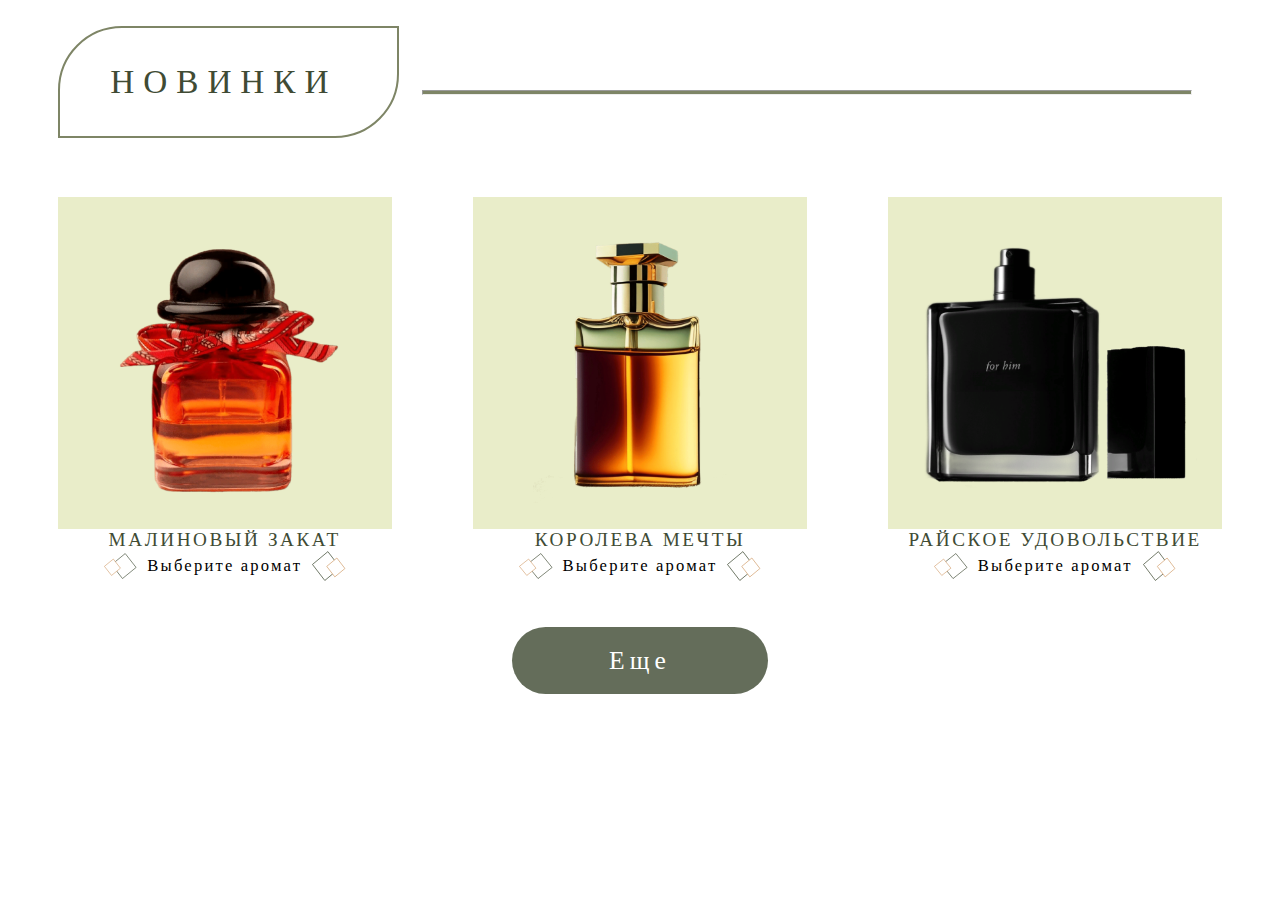
==== index.html @ d2775e1b "Add files via upload" ====
<!DOCTYPE html>
<html lang="en">
<head>
    <meta charset="UTF-8">
    <meta name="viewport" content="width=device-width, initial-scale=1.0">
    <title>Document</title>
    <link rel="stylesheet"  href="./css/style11.css">
    <style>

.cart{
    background: aqua;
    width: 98%;
    height: 90%;
    display: flex;
    flex-direction: row;
    margin-top: 1%;
    flex-wrap: wrap

}
.fff1{
    background: brown;
    width: 40%;
    height: 100%;
    display: flex;
    flex-direction: column;
    align-items: center;

}


.fff111{

    background: cornsilk;
    width: 100%;
    height: 25%;

    display: flex;
    flex-direction: column;
    justify-content: space-evenly;
    align-items: center;
}
.img1{
    width: 80%;
    height: 67%;
    background: #E9EDC9; 
    display: flex;
                    
    justify-content: center;
                    
    align-items: center;
}
p9{
    color: #404B34;
    text-align: center;
    font-size: 1.4vw;
    font-weight: 400;
    letter-spacing: 0.2vw;
}
p13{
    color: darkgray;
    text-align: center;
    font-size: 1.4vw;
    font-weight: 400;
    letter-spacing: 0.2vw;
}
p10{
    color: #404B34;
    text-align: center;
    font-size: 1.5vw;
    font-style: normal;
    font-weight: 400;
    letter-spacing: 0.2vw;
    text-transform: uppercase;
    margin-top: 1%;
    
}
.ror1{
    width: 60%;
    height: 100%;
    border-radius: 2vw;
    background: #bad29e;
    display: flex;
    align-items: center;
    justify-content: center;
    
}

.xar{
    background: chartreuse;
    width: 60%;
    height: 100%;
    flex-wrap: wrap
}
.xar1{
    background: darkcyan;
    width: 100%;
    height: 55%;

}
.xar21{
    background: coral;
    display: flex;
    flex-direction: row;
}
.xar123{
    width: 30%;
}
p11{
    color: #404B34;
font-size: 1.2vw;
font-style: normal;
font-weight: 400;
line-height: 164%; /* 164% */
letter-spacing: 0.2vw;
}
p12{
    color: #404B34;
font-size: 1.8vw;
letter-spacing: 0.2vw;
text-transform: capitalize;
margin-left: 5%;
}
.xar2{

    width: 100%;
    height: 45%;
}
.modal {
  display: none;
  position: fixed;
  top: 0%;
  left: 0;
  width: 100%;
  height: 100%;
  background-color: rgba(0, 0, 0, 0.5);
  z-index: 1;
}

.modal-content {
  background-color: #fefefe;
  margin: auto;
  margin-top: 5%;
  border: 1px solid #888;
  width: 80%;
  height: 80%;
}

.close {
  color: #aaa;
  float: right;
  font-size: 28px;
  font-weight: bold;
}

.close:hover,
.close:focus {
  color: black;
  text-decoration: none;
  cursor: pointer;
}
@media screen and (max-width: 1800px) {
    .ror1{
        height: 27%;
    }
    .img1{
        height: 63%;
    }
    .xar1{
        height: 60%;
    }
    .xar2{
        height: 40%;
    }
    .cart{
        height: 90%;
    }
    .modal-content{
        height: 70%;
    }
}

@media screen and (max-width: 1600px) {
    .ror1{
        height: 27%;
    }
    .img1{
        height: 57%;
    }
    .xar1{
        height: 60%;
    }
    .xar2{
        height: 40%;
    }
    .cart{
        height: 90%;
    }
}

@media screen and (max-width: 1400px) {
    .ror1{
        height: 20%;
    }
    .img1{
        height: 47%;
    }


}

@media screen and (max-width: 1200px) {
    .ror1{
        height: 17%;
    }
    .img1{
        height: 40%;
    }
    .xar1{
        height: 50%;
    }
    .xar2{
        height: 40%;
    }
    .modal-content{
        height: 70%;
    }
}

@media screen and (max-width: 1000px) {
    .modal-content{
        height: 70%;
    }
    .cart{
        flex-direction: column;
        justify-content: center;
        align-items: center;
    }
    .ror1{
        height: 27%;
    }

}

@media screen and (max-width: 800px) {
    .modal-content{
        height: 70%;
    }
    .fff1{
        width: 90%;
        margin-bottom: 1%;
    }

    .cart{
        display: flex;
        flex-direction: row;
        justify-content: center;
        align-items: center;
        overflow: scroll;
    }

    .img1{
        width: 40%;
        height: 60%;
    }
    .fff111{
        height: 45%;

    }
    .ror1{
        width: 30%;
    }
    .xar2{
        margin-top: 10%;
    }
}

@media screen and (max-width: 800px) {
    .modal-content{
        height: 70%;
    }
    .fff1{
        width: 90%;
        margin-bottom: 1%;
        height: 70%;
    }

    .cart{
        display: flex;
        flex-direction: row;
        justify-content: center;
        align-items: center;
        overflow: scroll;
    }

    .img1{
        width: 40%;
        height: 60%;
    }
    .fff111{
        height: 45%;

    }
    .ror1{
        width: 40%;
        height: 20%;
    }
    .xar{
        width: 100%;
        height: 100%;
    }
    p10{
        font-size: 3vw;
    }
    p9, p13, p11{
        font-size: 2.5vw;
    }
    p12{
        font-size: 2.8vw;
    }
}

    </style>
</head>
<body>
    <div class="new">

            <div class="neww">
                <h3>Новинки</h3>
                <div style="margin: auto 0%;">
                    <hr style="width: 60%; height: 0.2vw; left: 33%; background: #7E8566; position: absolute; ">
                </div>
            </div>
            
            <div class="f">
                <div class="f1">
                    <div class="img"><img src="./img/f1.png" width="80%" height="80%"></div>
                    
                    <div class="f31">
                        <div style="height: 45%; text-align: center;">
                            <p8>Малиновый закат</p8>
                        </div>
                        
                        <div class="f32">
                            <img src="./img/Значок слева.svg" width="10%" height="42%">
                            <p7 id="openModal">Выберите аромат</p7>
                            <img src="./img/Значок справа.svg" width="10%" height="42%">
                        </div>
                    </div>
                </div>
                <div class="f1">
                    <div class="img"><img src="./img/f2.png" width="64%" height="84%"></div>

                    <div class="f31">
                        <div style="height: 45%; text-align: center;">
                            <p8>Королева мечты</p8>
                        </div>
                        
                        <div class="f32">
                            <img src="./img/Значок слева.svg" width="10%" height="42%">
                            <p7 class="trigger1">Выберите аромат</p7>
                            <img src="./img/Значок справа.svg" width="10%" height="42%">
                        </div>
                    </div>

                </div>
                <div class="f1">
                    <div class="img"><img src="./img/f3.png" width="89%" height="84%"></div>
                    
                    <div class="f31">
                        <div style="height: 45%; text-align: center;">
                            <p8>Райское удовольствие</p8>
                        </div>
                        
                        <div class="f32">
                            <img src="./img/Значок слева.svg" width="10%" height="42%">
                            <p7 class="trigger2">Выберите аромат</p7>
                            <img src="./img/Значок справа.svg" width="10%" height="42%">
                        </div>
                    </div>
                </div>
            </div>
            
            <div class="ech">
                <p>Еще</p>
            </div>
    </div>
   

   

    <div id="modal" class="modal">
      <div class="modal-content">
        <span class="close">&times;</span>
        <div class="cart">
                
            <div class="fff1">
                    <div class="img1">
                        <img src="./img/f1.png" width="80%" height="80%">
                    </div>
                    <div class="fff111" style="text-align: center;">
                        <p10>Малиновый закат</p10><br>
                        <p9>Цена: 1892Р</p9>
                        <div><p9>Объем: </p9><p13 id="o10">10  </p13><p13 id="o30">30  </p13><p13 id="o50">50</p13></div><br>
                        <div class="ror1"><a href="#"><p9>Добавить в корзину</p9></a></div>
                    </div>
            </div>

            <div class="xar">
                <div class="xar1">
                    <p12>Описание</p12>
                    <hr style="width: 100%; height: 0.2vw; background: #7E8566;">
                    <p11>Аромат раскрывается невероятно жизнерадостным букетом из сицилийского мандарина и листьев малины, в который добавлены свежие, воздушные нотки ландыша и магнолии. Османтус и жасмин, драгоценные и соблазнительные компоненты, раскрывают яркую женственность аромата. Насыщенные оттенки белой древесины и кедра в сочетании с молекулой амброксана придают композиции неповторимое звучание.</p11>
                </div>
                <div class="xar2">
                    <p12>Характеристика</p12>
                    <hr style="width: 100%; height: 0.2vw; background: #7E8566;">
                    <div class="xar21">
                        <div class="xar123">
                            <p11>Верхние ноты</p11><br>
                            <p11>Ноты сердца</p11><br>
                            <p11>Базовые ноты</p11><br>
                            <p11>Семья аромата</p11>
                        </div>
                        <div>
                            <p11>мандарин, ландыш, османтус</p11><br>
                            <p11>магнолия, жасмин, лист малины</p11><br>
                            <p11>амброксан, кедр, древесные ноты</p11><br>
                            <p11>Цветочная</p11>
                        </div>
                    </div>
                </div>
            </div>
        </div>
      </div>
    </div>





<script>
const openModalBtn = document.getElementById('openModal');
const modal = document.getElementById('modal');
const closeBtn = document.querySelector('.close');

openModalBtn.addEventListener('click', () => {
  modal.style.display = 'flex';
});

closeBtn.addEventListener('click', () => {
  modal.style.display = 'none';
});

window.addEventListener('click', (event) => {
  if (event.target === modal) {
    modal.style.display = 'none';
  }
});


    </script>
</body>
</html>
---- css/style11.css ----
body{
    font-family: 'Playfair Display', serif;
    margin: 0%;
    width: 100%;
    height: 100%;
    /*width: 1920px;
    height: 3553px;*/
}

.btn-up {
position: fixed;
background-color: #7E8566;
right: 20px;
bottom: 20px;
border-radius: 22px;
cursor: pointer;
width: 44px;
height: 44px;
}

.btn-up::before {
content: "";
text-align: center;
position: absolute;
width: 20px;
height: 20px;
left: 12px;
top: 12px;
background-image: url("data:image/svg+xml,%3Csvg xmlns='http://www.w3.org/2000/svg' width='20' height='20' viewBox='0 0 20 20'%3E%3Cg fill='none' stroke='%23fff' stroke-width='2' stroke-linecap='round' stroke-linejoin='round'%3E%3Cpath d='M10 17V4M3 10l7-7 7 7'/%3E%3C/g%3E%3C/svg%3E");
}

.btn-up_hide {
display: none;
}

@media (hover: hover) and (pointer: fine) {
.btn-up:hover {
background-color: #7E8566;
}
}

header{
    display: flex;
    width: 96%;
    height: 4%;
    /*width: 1840px;
    height: 123px;*/
    flex-shrink: 0;
    margin-left: auto;
    margin-right: auto;
    justify-content: space-between;
    align-items: center;
    flex-direction: row;
}
.logo{
    display: flex;
    justify-content: left;
    width: 11.9%;
    height: 66.66%;
    margin: auto 0%;
    flex-shrink: 0;
}

p2{
    display: flex;
    width: 90%;
    height: 40%;
    flex-direction: column;
    justify-content: center;

    color: #404B34;
    text-align: center;
    font-size: 0.9vw;
    font-style: normal;
    font-weight: 400;
    line-height: normal;
    letter-spacing: 0.1vw;
    text-transform: lowercase;
}



p3{
    display: flex;
    width: 74.5%;
    height: 45%;
    flex-direction: column;
    justify-content: center;
    flex-shrink: 0;

    color: #404B34;
    text-align: center;
    font-size: 1.5vw;
    font-style: normal;
    font-weight: 400;
    line-height: 0%; /* 0% */
    letter-spacing: 0.6vw;
    text-transform: uppercase;
}

.pan{
    display: flex;
    justify-content: center;
    width: 36%;
    height: 22.7%;
    margin: auto 0;
    flex-grow: 1;
    flex-shrink: 0;
}

p1{
    vertical-align: middle;
    margin: auto 0 ;
    color: #404B34;
    text-align: center;
    font-size: 1.4vw;
    font-style: normal;
    font-weight: 400;
    line-height: 0%; /* 0% */
    letter-spacing: 0.3vw;
    text-transform: capitalize;
   
}

.pan a {
    margin: auto 2% ;        
    text-decoration: none
}

.account {
            
    width: 2.7%;
    height: 36.5%;
    display: flex;
    align-items: center;
    margin-right: 2%;
        
}

.kor{
    align-items: center;
    width: 10%;
    height: 54.4%;
    flex-shrink: 0;
    border-radius: 2vw;
    background: #404B34;
    margin: auto 0;
    color:white;
    text-align: center;
    font-size: 1.3vw;
    font-style: normal;
    font-weight: 400;
    line-height: 0%; /* 0% */
    letter-spacing: 0.3vw;
    text-transform: capitalize;

}
.kor a{
    color: white;
    text-decoration: none;
}

.account a {
    margin-left: 10px;
    color: #fff;
    text-decoration: none;
}


.menu-toggle {
    display: none;
    width: 5%;
    height: 100%;
    background-color: #404B34;
    border: none;
    color: #fff;
    font-size: 3vw;
    text-align: center;
    cursor: pointer;
}
.menu-dropdown{
  display: none;
}

.ccc {
height: 29%;           
position: relative;
display: flex;
flex-direction: column;
justify-content: center;
align-items: center;
text-align: center;
}

.cv { width: 75%;
    height: 25%;
display: flex;
justify-content: center;
align-items: center;
}

.h1{
    
    width: 60%;
    height: 10%;
    top: 16%;
    margin: 0 auto;
    position: absolute; 
    color: white; 
    font-size: 4vw;
    font-weight: 400;
     text-transform: uppercase; 
     letter-spacing: 2vw; 
     word-wrap: break-word;
}

.h2{
    width: 100%; height: 10%;  top: 32%;
    margin: 0 auto;
    position: absolute; 
    color: white; 
    font-size: 4vw; 
    font-weight: 400;
     text-transform: uppercase; 
     letter-spacing: 2vw; 
     word-wrap: break-word;

}

h2{
    display: flex;
    position: absolute;
    top: 44%;
    width: 28%;
    height: 9%;
    flex-direction: column;
    justify-content: center;
    flex-shrink: 0;
    color: #FFF;

    text-align: center;
    font-size: 2.6vw;
    font-style: normal;
    font-weight: 400;
    line-height: 0%; /* 0% */
    letter-spacing: 0.33vw;

}

.t{
    display: flex;
    flex-direction: row;
    justify-content: center;
    align-items: center;
}


.new{

    display: flex;
    width: 91%;
    margin-left: auto;
    margin-right: auto;
    height: 29%;
    margin-top:2%;
    flex-direction: column;

    flex-shrink: 0;
}
.neww{
    
    width: 29%;
    height: 8.5vw;
    border-radius: 5vw 0;
    border: 0.2vw solid #7E8566;
    display: flex;
    justify-content: space-around;
}
h3{
    display: flex;
    width: 70%;
    height: 9%;
    align-items: center;
    flex-shrink: 0;
    color: #404B34;
        margin: auto;
    text-align: center;
    font-size: 2.6vw;
    font-style: normal;
    font-weight: 400;
    line-height: 0%; /* 0% */
    letter-spacing: 0.7vw;
    text-transform: uppercase;
}

.f{
    width: 100%;
    height: 60%;
    margin-top:5%;
    display: flex;
    justify-content: space-between;
    flex-shrink: 0;

}
.f1{
    width: 28.7%;
    height: 99%;
    flex-shrink: 0;

    
}
.img{
    width: 100%; 
    height:26vw; 
    background: #E9EDC9; 
    display: flex;
                    
    justify-content: center;
                    
    align-items: center;
}

.f31{
    
    width: 100%;
    height: 16.5%;
    flex-shrink: 0;
}
p8{
    color: #404B34;
    text-align: center;
    font-size: 1.5vw;
    font-style: normal;
    font-weight: 400;
    letter-spacing: 0.2vw;
    text-transform: uppercase;
}
.f32{

    margin-left: auto;
    margin-right: auto;
    width: 100%;
    height: 54%;
    display: flex;
     align-items: center;
    justify-content: center;flex-shrink: 0;
}
p7{
    margin: 0 3%;
    text-align: center;
    font-size: 1.3vw;
    font-style: normal;
    font-weight: 400;
    line-height: 0px; /* 0% */
    letter-spacing: 0.17vw;
}
.ech{
    width: 22%;
    height: 5.2vw;
    margin-left: auto;
    margin-right: auto;
    margin-top:4%;
    flex-shrink: 0;
    border-radius: 3vw;
    background: rgba(64, 75, 52, 0.81);
    
    display: flex;
    flex-direction: column;
    justify-content: center;

    color: #FFF;
    text-align: center;
    font-size: 2vw;
    font-style: normal;
    font-weight: 400;
    letter-spacing: 0.4vw;
    text-transform: capitalize;
}
.mis{
    margin-top: 5.8%;
    display: flex;
    flex-direction: column;
    align-items: center;
    
}
.tex{    
    display: flex;
    width: 91%;
    height: 36vw;
    flex-direction: column;
    justify-content: center;
    flex-shrink: 0;
    color: #404B34;
    text-align: center;
    font-size: 1.6vw;
    font-style: normal;
    font-weight: 400;
    line-height: 157.813%; /* 157.813% */
    letter-spacing:  0.2vw;
}

ul{
    list-style: none;
    text-align: center;
    padding: 0;
   
}
li:before {
    content: "\2022";
    margin-inline-end: 0.9vw;
}
.miss{
    width: 65%;
    height: 9vw;
    flex-shrink: 0;
    border-radius: 5vw 0;
    border: 0.2vw solid #7E8566;
    background: rgba(255, 255, 255, 0.24);

    display: flex;
    align-items: center;

}
h4{
     color: #404B34;
    text-align: center;
    font-size: 2.6vw;
    font-style: normal;
    font-weight: 400;
    letter-spacing: 0.7vw;
    text-transform: uppercase;
}

footer{
    background: #D1D5B5;
    width: 100%;
    height: 18vw/*338px*/;
    display: flex;
    flex-direction: row;
    flex-shrink: 0;
}
.fleft{
    width: 71%;
    height: 100%;
}
.fright{
    width: 29%/*555px*/;
    height: 100%;
    display: flex;
    justify-content: center;
}
.kat{
    width: 100%/*1365px*/;
    height: 14vw;/*267*/
    display: flex;
    flex-direction: row;
    align-items: center;
    justify-content: space-evenly;
}

.katalog{
    width: 23%;
    height: 69%;
    display: flex;
flex-direction: column;
align-items: center;

}
.our{
    width: 20%;
    height: 69%;
}
.infor{
    width: 45%;
    height: 70%;
}


.with_our{
    width: 89%;
    height: 72%;
    margin-top: 7%;

    display: flex;
    flex-direction: column;
    align-items: center;

}
p15{
    
    width: 72%;
    height: 19%;
    margin-left: 5%;
    flex-shrink: 0;

    color: #404B34;
    vertical-align: bottom;
    font-size: 1.5vw;
    font-style: normal;
    font-weight: 400;
    letter-spacing: 0.15vw;
}
.p16{
    color: #404B34;
    text-align: center;
    font-size: 1.5vw;
    font-style: normal;
    font-weight: 400;
    letter-spacing: 0.2vw;
    text-transform: uppercase;
    font-weight: bold;
}
.p17{
    display: flex;
    flex-direction: column;
    justify-content: flex-end;
    
    
}
footer p{
    color: #404B34;
    margin-left: 5%;
    font-size: 1.5vw;
    font-style: normal;
    font-weight: 400;
    line-height: 2.3vw; /* 0% */
    letter-spacing: 0.2vw;
}
p17{
    color: #404B34;
    text-align: center;
    font-size: 1.5vw;
    font-style: normal;
    font-weight: 400;
    line-height: 2.3vw; /* 0% */
    letter-spacing: 0.2vw;
}
.znac{
    width: 80%;
    height: 13%;
    margin-top: 8%;
    display: flex;
    flex-direction: row;
    justify-content: space-evenly;

}
.text{
    display: flex;
    flex-direction: column;
    align-items: center;

    margin-top: 5%;

    color: #404B34;
    text-align: center;
    font-size: 1.5vw;
    font-style: normal;
    font-weight: 400;
    letter-spacing:  0.2vw;
}
a{
    text-decoration: none ;
    color: #404B34; /* Цвет ссылок */
    transition: color 0.3s;
}
a:hover{
    color: #5b882a;
}

@media screen and (max-width: 1200px) {
    .logo p2{
        height: 30%;
        margin-top: 14%
    }
    .tex{
         height: 40vw;
        font-size: 1.7vw;
    }
    
}
@media screen and (max-width: 1000px) {
    .logo p2{
        height: 30%;
        margin-top: 14%
    }
    .tex{
            
        font-size: 1.7vw;
            height: 42vw;
    }
    
}


@media only screen and (max-width: 800px) {
    .pan {
        display: none;
    }
    .logo p2{
        height: 30%;
        margin-top: 8%
    }
    .account a {
        display: none;
    
    }
    .kor{
        display: none;
    }
    .menu-toggle {
        display: flex;
        justify-content: center;
        align-items: center;
    }
    .menu-dropdown {
        display: none;
        background-color: #E9EDC9;
        position: absolute;
        top: 5.9vw;
        left: 0;
        right: 0;
        text-align: left;
        z-index: 1;
    }
    .menu-dropdown a {
        display: block;
        padding: 2vw;
        border-bottom: 1px solid #ddd;
      }
    p1{
        font-size: 2.3vw;
    }
    .menu-toggle.active + .menu-dropdown {
        display: block;
    }
    
    .menu-dropdown a {
        display: block;
        text-decoration: none;
    }

    
    
}
@media screen and (max-width: 600px) {
    .logo p2{
        height: 30%;
        margin-top: 14%
    }
    .tex{
            
        font-size: 2.7vw;
        width: 82vw;
        height: 72vw;
    }
    .new{
        height: 100%;
    }
    .f{
        width: 100%;
        height: 100%;
        display: flex;
        flex-direction: column;
        align-items: center;
    }

    .f1{
        width: 60%;
        height: 100%;
        margin-bottom: 5%;}
    .img{
        width: 100%;
        height: 100%;
    }

    .f31{
        height: 50%;
    }
    p8{
        font-size: 3.7vw;
    }
    p7{
        font-size: 3vw;
    }
    .ech{
        width: 32%;
        height: 7.5vws;
        font-size: 3vw;
    }
    p1{
        font-size: 3vw;
        top: 3vw;
    }
    .menu-dropdown {
        top: 7vw;
    }
    .miss{
        width: 70%;
        height: 11vw;
        font-size: 3vw;
}
    h3{
        width: 80%;
        height: 9%;
        font-size: 3vw;
    }
    .h1{
    
        width: 63%;
        height: 11%;
        top: 14%;
        font-size: 4.6vw;
    }
    
    .h2{
        width: 100%; height: 10%;  top: 28%; 
        font-size: 4.6vw; 
        font-weight: 400;
    
    }
    h2{
        top: 43%;
        width: 30%;
        font-size: 2.8vw;
    
    }
}
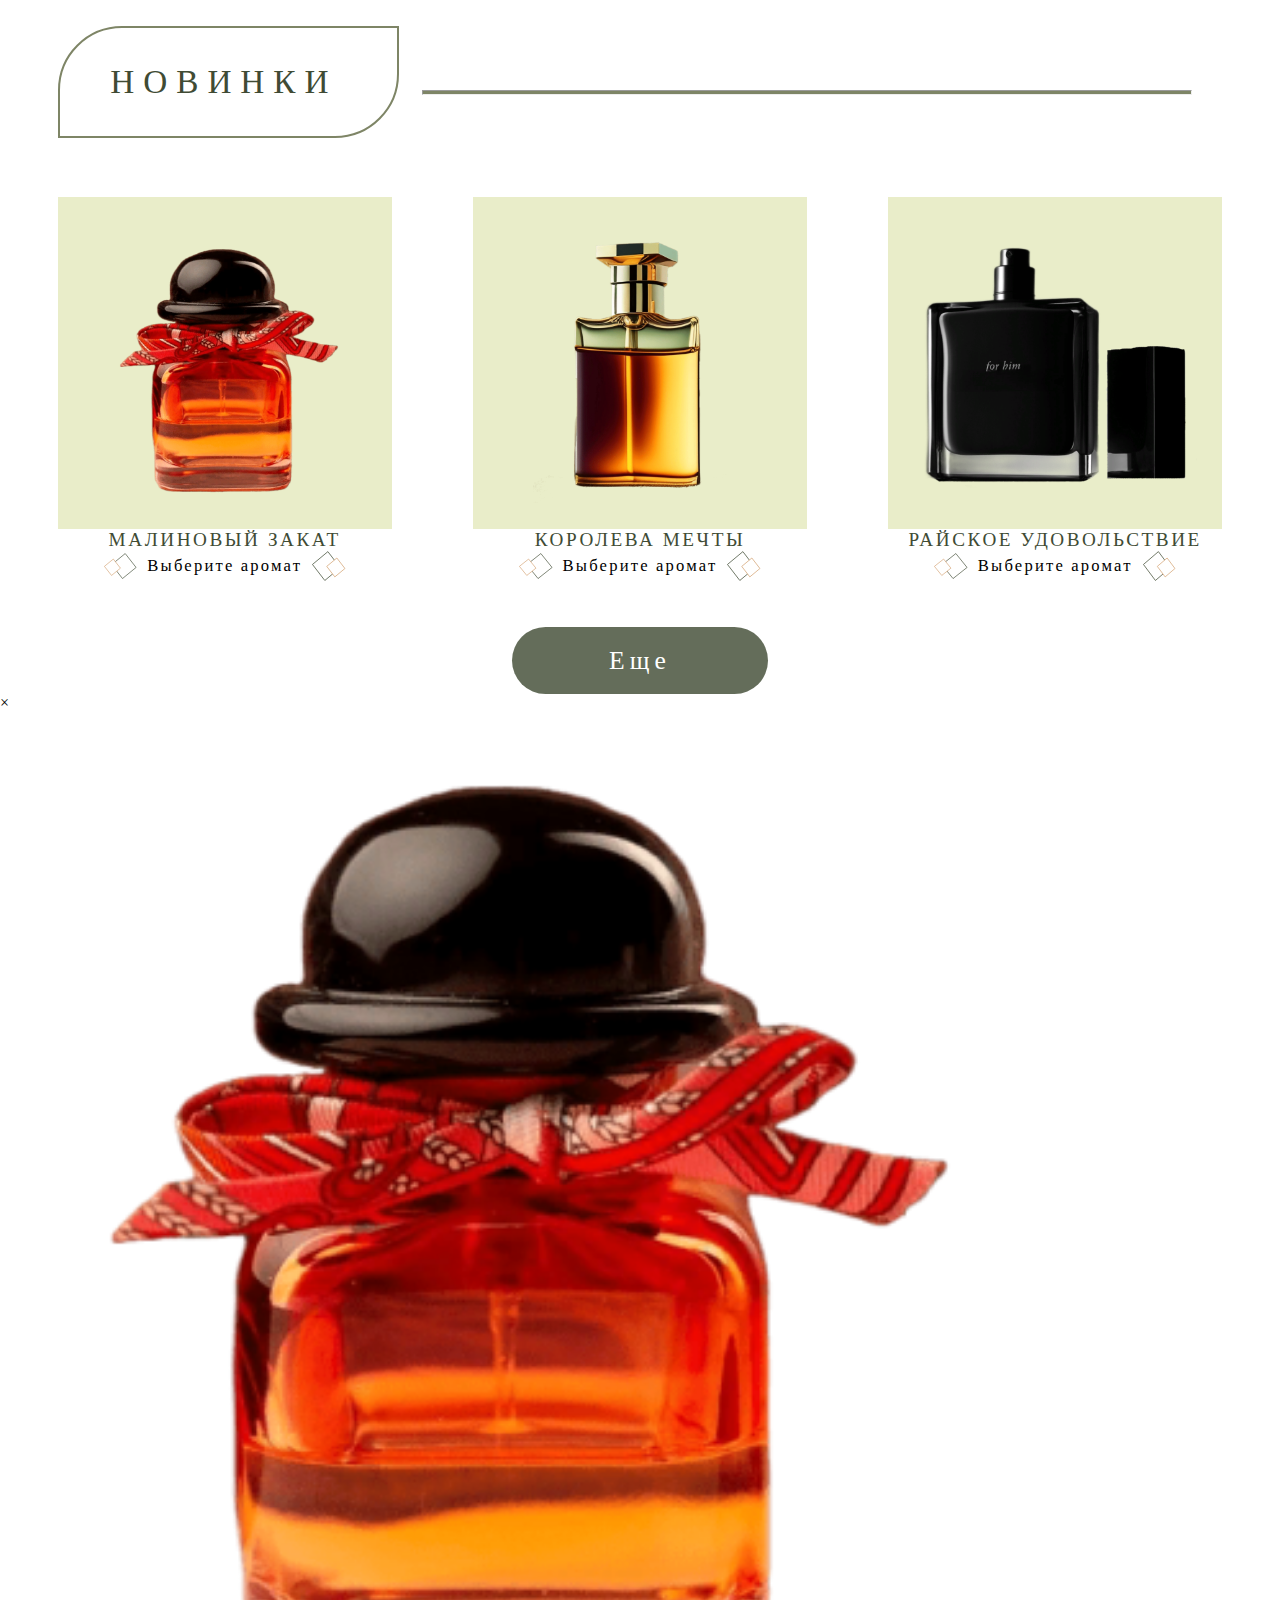
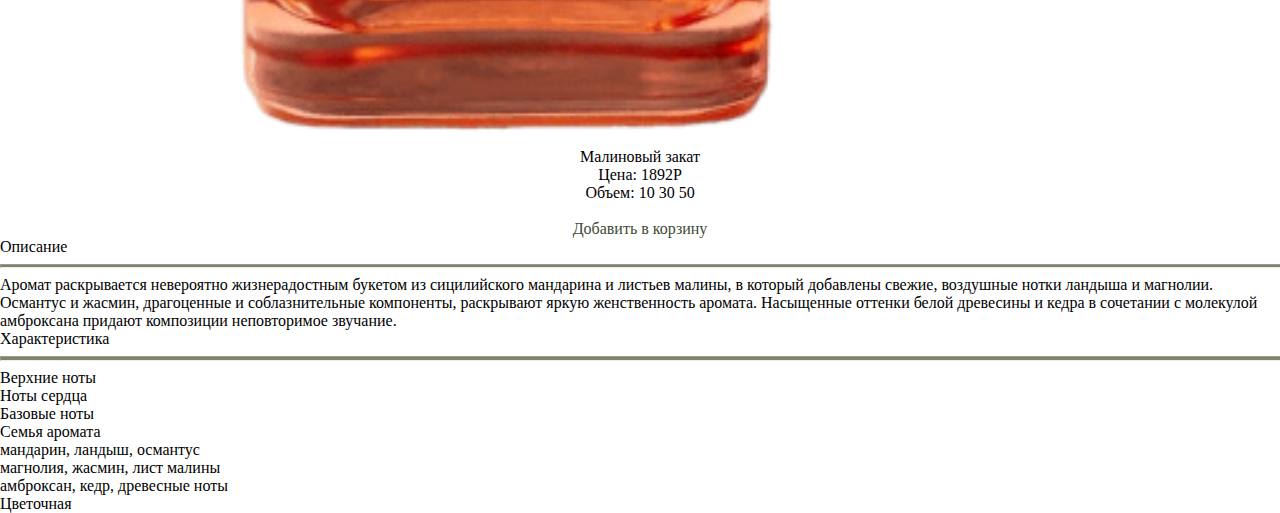
==== commit e2fccc81: "Add files via upload" ====
--- a/index.html
+++ b/index.html
@@ -5,321 +5,7 @@
     <meta name="viewport" content="width=device-width, initial-scale=1.0">
     <title>Document</title>
     <link rel="stylesheet"  href="./css/style11.css">
-    <style>
-
-.cart{
-    background: aqua;
-    width: 98%;
-    height: 90%;
-    display: flex;
-    flex-direction: row;
-    margin-top: 1%;
-    flex-wrap: wrap
-
-}
-.fff1{
-    background: brown;
-    width: 40%;
-    height: 100%;
-    display: flex;
-    flex-direction: column;
-    align-items: center;
-
-}
-
-
-.fff111{
-
-    background: cornsilk;
-    width: 100%;
-    height: 25%;
-
-    display: flex;
-    flex-direction: column;
-    justify-content: space-evenly;
-    align-items: center;
-}
-.img1{
-    width: 80%;
-    height: 67%;
-    background: #E9EDC9; 
-    display: flex;
-                    
-    justify-content: center;
-                    
-    align-items: center;
-}
-p9{
-    color: #404B34;
-    text-align: center;
-    font-size: 1.4vw;
-    font-weight: 400;
-    letter-spacing: 0.2vw;
-}
-p13{
-    color: darkgray;
-    text-align: center;
-    font-size: 1.4vw;
-    font-weight: 400;
-    letter-spacing: 0.2vw;
-}
-p10{
-    color: #404B34;
-    text-align: center;
-    font-size: 1.5vw;
-    font-style: normal;
-    font-weight: 400;
-    letter-spacing: 0.2vw;
-    text-transform: uppercase;
-    margin-top: 1%;
-    
-}
-.ror1{
-    width: 60%;
-    height: 100%;
-    border-radius: 2vw;
-    background: #bad29e;
-    display: flex;
-    align-items: center;
-    justify-content: center;
-    
-}
-
-.xar{
-    background: chartreuse;
-    width: 60%;
-    height: 100%;
-    flex-wrap: wrap
-}
-.xar1{
-    background: darkcyan;
-    width: 100%;
-    height: 55%;
-
-}
-.xar21{
-    background: coral;
-    display: flex;
-    flex-direction: row;
-}
-.xar123{
-    width: 30%;
-}
-p11{
-    color: #404B34;
-font-size: 1.2vw;
-font-style: normal;
-font-weight: 400;
-line-height: 164%; /* 164% */
-letter-spacing: 0.2vw;
-}
-p12{
-    color: #404B34;
-font-size: 1.8vw;
-letter-spacing: 0.2vw;
-text-transform: capitalize;
-margin-left: 5%;
-}
-.xar2{
-
-    width: 100%;
-    height: 45%;
-}
-.modal {
-  display: none;
-  position: fixed;
-  top: 0%;
-  left: 0;
-  width: 100%;
-  height: 100%;
-  background-color: rgba(0, 0, 0, 0.5);
-  z-index: 1;
-}
-
-.modal-content {
-  background-color: #fefefe;
-  margin: auto;
-  margin-top: 5%;
-  border: 1px solid #888;
-  width: 80%;
-  height: 80%;
-}
-
-.close {
-  color: #aaa;
-  float: right;
-  font-size: 28px;
-  font-weight: bold;
-}
-
-.close:hover,
-.close:focus {
-  color: black;
-  text-decoration: none;
-  cursor: pointer;
-}
-@media screen and (max-width: 1800px) {
-    .ror1{
-        height: 27%;
-    }
-    .img1{
-        height: 63%;
-    }
-    .xar1{
-        height: 60%;
-    }
-    .xar2{
-        height: 40%;
-    }
-    .cart{
-        height: 90%;
-    }
-    .modal-content{
-        height: 70%;
-    }
-}
-
-@media screen and (max-width: 1600px) {
-    .ror1{
-        height: 27%;
-    }
-    .img1{
-        height: 57%;
-    }
-    .xar1{
-        height: 60%;
-    }
-    .xar2{
-        height: 40%;
-    }
-    .cart{
-        height: 90%;
-    }
-}
-
-@media screen and (max-width: 1400px) {
-    .ror1{
-        height: 20%;
-    }
-    .img1{
-        height: 47%;
-    }
-
-
-}
-
-@media screen and (max-width: 1200px) {
-    .ror1{
-        height: 17%;
-    }
-    .img1{
-        height: 40%;
-    }
-    .xar1{
-        height: 50%;
-    }
-    .xar2{
-        height: 40%;
-    }
-    .modal-content{
-        height: 70%;
-    }
-}
-
-@media screen and (max-width: 1000px) {
-    .modal-content{
-        height: 70%;
-    }
-    .cart{
-        flex-direction: column;
-        justify-content: center;
-        align-items: center;
-    }
-    .ror1{
-        height: 27%;
-    }
-
-}
-
-@media screen and (max-width: 800px) {
-    .modal-content{
-        height: 70%;
-    }
-    .fff1{
-        width: 90%;
-        margin-bottom: 1%;
-    }
-
-    .cart{
-        display: flex;
-        flex-direction: row;
-        justify-content: center;
-        align-items: center;
-        overflow: scroll;
-    }
-
-    .img1{
-        width: 40%;
-        height: 60%;
-    }
-    .fff111{
-        height: 45%;
-
-    }
-    .ror1{
-        width: 30%;
-    }
-    .xar2{
-        margin-top: 10%;
-    }
-}
-
-@media screen and (max-width: 800px) {
-    .modal-content{
-        height: 70%;
-    }
-    .fff1{
-        width: 90%;
-        margin-bottom: 1%;
-        height: 70%;
-    }
-
-    .cart{
-        display: flex;
-        flex-direction: row;
-        justify-content: center;
-        align-items: center;
-        overflow: scroll;
-    }
-
-    .img1{
-        width: 40%;
-        height: 60%;
-    }
-    .fff111{
-        height: 45%;
-
-    }
-    .ror1{
-        width: 40%;
-        height: 20%;
-    }
-    .xar{
-        width: 100%;
-        height: 100%;
-    }
-    p10{
-        font-size: 3vw;
-    }
-    p9, p13, p11{
-        font-size: 2.5vw;
-    }
-    p12{
-        font-size: 2.8vw;
-    }
-}
-
-    </style>
+    <link rel="stylesheet"  href="./css/modal.css">
 </head>
 <body>
     <div class="new">
